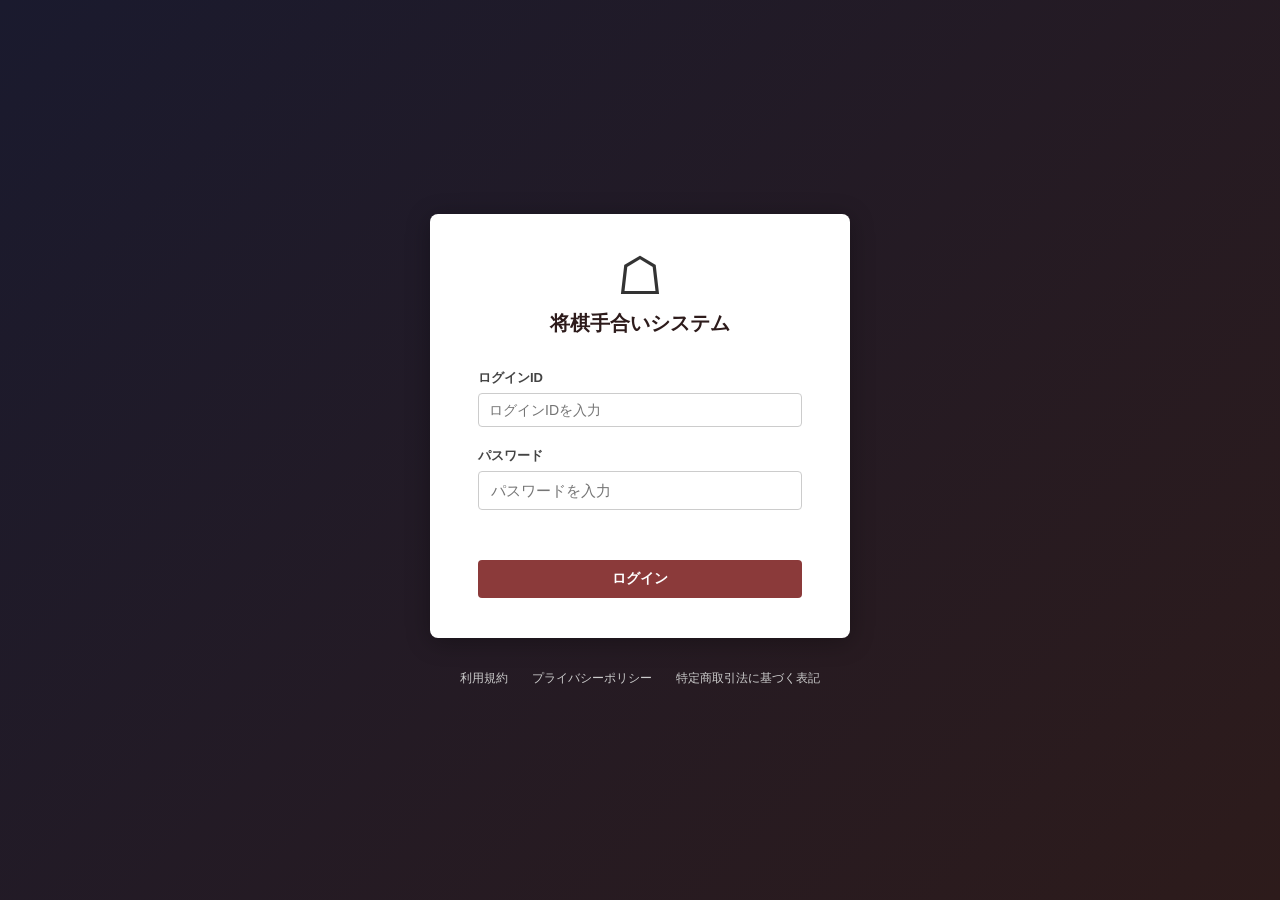
==== dashboard.html @ 419b6762 "初回コミット: 将棋手合いシステム (GitHub Pages対応)" ====
<!DOCTYPE html>
<html lang="ja">
<head>
  <meta charset="UTF-8">
  <meta name="viewport" content="width=device-width, initial-scale=1.0">
  <title>ダッシュボード | 将棋手合いシステム</title>
  <link rel="stylesheet" href="css/style.css">
</head>
<body>
<div class="app-wrapper">
  <!-- サイドバー -->
  <aside class="sidebar">
    <div class="sidebar-logo">
      <div class="logo-icon">&#9750;</div>
      <h2>将棋手合いシステム</h2>
    </div>
    <nav class="sidebar-nav">
      <a href="dashboard.html" class="active"><span class="nav-icon">&#128200;</span><span>ダッシュボード</span></a>
      <a href="matches.html"><span class="nav-icon">&#9822;</span><span>対局管理</span></a>
      <a href="players.html"><span class="nav-icon">&#128100;</span><span>棋士管理</span></a>
    </nav>
    <div class="sidebar-footer">
      <a href="#" id="logoutBtn">ログアウト</a>
    </div>
  </aside>

  <!-- メインコンテンツ -->
  <div class="main-content">
    <header class="topbar">
      <div class="topbar-title">ダッシュボード</div>
      <div class="topbar-user">
        <span id="currentUser"></span> さん
      </div>
    </header>

    <main class="page-body">
      <!-- 統計カード -->
      <div class="stats-grid">
        <div class="stat-card">
          <div class="stat-number" id="statPlayers">0</div>
          <div class="stat-label">登録棋士数</div>
        </div>
        <div class="stat-card">
          <div class="stat-number" id="statMatches">0</div>
          <div class="stat-label">総対局数</div>
        </div>
        <div class="stat-card">
          <div class="stat-number" id="statDone">0</div>
          <div class="stat-label">終了対局</div>
        </div>
        <div class="stat-card">
          <div class="stat-number" id="statPending">0</div>
          <div class="stat-label">未了対局</div>
        </div>
      </div>

      <!-- 直近の対局 -->
      <div class="card">
        <div class="section-header">
          <div class="card-title" style="margin:0;border:none;padding:0">直近の対局</div>
          <a href="matches.html" class="btn btn-outline btn-sm">全て見る</a>
        </div>
        <div class="table-wrapper" style="margin-top:16px">
          <table>
            <thead>
              <tr>
                <th>日付</th>
                <th>ラウンド</th>
                <th>先手</th>
                <th>後手</th>
                <th>結果</th>
                <th>状態</th>
              </tr>
            </thead>
            <tbody id="recentMatchesBody">
              <tr><td colspan="6" style="text-align:center;padding:24px;color:#999">データなし</td></tr>
            </tbody>
          </table>
        </div>
      </div>

      <!-- 棋士ランキング -->
      <div class="card">
        <div class="card-title">棋士成績ランキング</div>
        <div class="table-wrapper">
          <table>
            <thead>
              <tr><th>順位</th><th>棋士名</th><th>段位</th><th>勝</th><th>負</th><th>引分</th><th>勝率</th></tr>
            </thead>
            <tbody id="rankingBody">
              <tr><td colspan="7" style="text-align:center;padding:24px;color:#999">データなし</td></tr>
            </tbody>
          </table>
        </div>
      </div>
    </main>
  </div>
</div>

<script src="js/auth.js" type="module"></script>
<script src="js/data.js"></script>
<script>
  // 認証チェック
  if (sessionStorage.getItem('loggedIn') !== '1') { location.href = 'index.html'; }
  document.getElementById('currentUser').textContent = sessionStorage.getItem('userId') || '';
  document.getElementById('logoutBtn').addEventListener('click', e => {
    e.preventDefault();
    sessionStorage.clear();
    location.href = 'index.html';
  });

  DB.initSampleData();

  function resultLabel(r) {
    if (r === 'black') return '<span class="badge badge-black">先手勝</span>';
    if (r === 'white') return '<span class="badge badge-white">後手勝</span>';
    if (r === 'draw')  return '<span class="badge badge-draw">引分</span>';
    return '<span class="badge badge-pending">未了</span>';
  }

  function statusLabel(s) {
    return s === 'done'
      ? '<span class="badge badge-done">終了</span>'
      : '<span class="badge badge-pending">未了</span>';
  }

  function playerName(id) {
    const p = DB.getPlayers().find(x => x.id === id);
    return p ? p.name : '―';
  }

  function renderDashboard() {
    const players = DB.getPlayers();
    const matches = DB.getMatches();
    const done = matches.filter(m => m.status === 'done');
    const pending = matches.filter(m => m.status !== 'done');

    document.getElementById('statPlayers').textContent = players.length;
    document.getElementById('statMatches').textContent = matches.length;
    document.getElementById('statDone').textContent = done.length;
    document.getElementById('statPending').textContent = pending.length;

    // 直近5件
    const recent = [...matches].sort((a, b) => new Date(b.createdAt) - new Date(a.createdAt)).slice(0, 5);
    const tbody = document.getElementById('recentMatchesBody');
    if (recent.length === 0) {
      tbody.innerHTML = '<tr><td colspan="6" style="text-align:center;padding:24px;color:#999">対局データなし</td></tr>';
    } else {
      tbody.innerHTML = recent.map(m => `
        <tr>
          <td>${m.date}</td>
          <td>${m.round || '―'}</td>
          <td>${playerName(m.blackId)}</td>
          <td>${playerName(m.whiteId)}</td>
          <td>${resultLabel(m.result)}</td>
          <td>${statusLabel(m.status)}</td>
        </tr>`).join('');
    }

    // ランキング
    const stats = {};
    players.forEach(p => { stats[p.id] = { wins: 0, losses: 0, draws: 0 }; });
    matches.filter(m => m.status === 'done').forEach(m => {
      if (!stats[m.blackId]) stats[m.blackId] = { wins: 0, losses: 0, draws: 0 };
      if (!stats[m.whiteId]) stats[m.whiteId] = { wins: 0, losses: 0, draws: 0 };
      if (m.result === 'black') { stats[m.blackId].wins++; stats[m.whiteId].losses++; }
      else if (m.result === 'white') { stats[m.whiteId].wins++; stats[m.blackId].losses++; }
      else if (m.result === 'draw') { stats[m.blackId].draws++; stats[m.whiteId].draws++; }
    });

    const ranked = players.map(p => {
      const s = stats[p.id] || { wins: 0, losses: 0, draws: 0 };
      const total = s.wins + s.losses + s.draws;
      const rate = total > 0 ? (s.wins / total * 100).toFixed(1) : '―';
      return { ...p, ...s, rate };
    }).sort((a, b) => {
      const ra = typeof a.rate === 'string' ? -1 : parseFloat(a.rate);
      const rb = typeof b.rate === 'string' ? -1 : parseFloat(b.rate);
      return rb - ra;
    });

    const rbody = document.getElementById('rankingBody');
    if (ranked.length === 0) {
      rbody.innerHTML = '<tr><td colspan="7" style="text-align:center;padding:24px;color:#999">棋士データなし</td></tr>';
    } else {
      rbody.innerHTML = ranked.map((p, i) => `
        <tr>
          <td>${i + 1}</td>
          <td>${p.name}</td>
          <td>${p.kyu || '―'}</td>
          <td>${p.wins}</td>
          <td>${p.losses}</td>
          <td>${p.draws}</td>
          <td>${p.rate !== '―' ? p.rate + '%' : '―'}</td>
        </tr>`).join('');
    }
  }

  renderDashboard();
</script>
</body>
</html>
---- css/style.css ----
/* ==================== Reset & Base ==================== */
*, *::before, *::after { box-sizing: border-box; margin: 0; padding: 0; }

body {
  font-family: "Hiragino Kaku Gothic ProN", "Meiryo", sans-serif;
  background: #f5f5f5;
  color: #333;
  min-height: 100vh;
}

a { color: #8b3a3a; text-decoration: none; }
a:hover { text-decoration: underline; }

/* ==================== Login ==================== */
.login-page {
  display: flex;
  flex-direction: column;
  align-items: center;
  justify-content: center;
  min-height: 100vh;
  background: linear-gradient(135deg, #1a1a2e 0%, #2d1b1b 100%);
}

.login-container {
  background: #fff;
  border-radius: 8px;
  padding: 40px 48px;
  width: 100%;
  max-width: 420px;
  box-shadow: 0 4px 24px rgba(0,0,0,0.3);
}

.login-logo {
  text-align: center;
  margin-bottom: 32px;
}

.logo-icon {
  font-size: 48px;
  line-height: 1;
  margin-bottom: 8px;
}

.login-logo h1 {
  font-size: 20px;
  font-weight: bold;
  color: #2d1b1b;
}

.login-form .form-group {
  margin-bottom: 20px;
}

.login-form label {
  display: block;
  font-size: 14px;
  font-weight: bold;
  margin-bottom: 6px;
  color: #444;
}

.login-form input[type="text"],
.login-form input[type="password"] {
  width: 100%;
  padding: 10px 12px;
  border: 1px solid #ccc;
  border-radius: 4px;
  font-size: 15px;
  transition: border-color 0.2s;
}

.login-form input:focus {
  outline: none;
  border-color: #8b3a3a;
  box-shadow: 0 0 0 2px rgba(139,58,58,0.15);
}

.form-error {
  color: #c0392b;
  font-size: 13px;
  margin-bottom: 12px;
  min-height: 18px;
}

.site-footer {
  margin-top: 32px;
  display: flex;
  gap: 24px;
  font-size: 12px;
}

.site-footer a { color: #ccc; }
.site-footer a:hover { color: #fff; }

/* ==================== Buttons ==================== */
.btn {
  display: inline-flex;
  align-items: center;
  justify-content: center;
  gap: 6px;
  padding: 10px 20px;
  border: none;
  border-radius: 4px;
  font-size: 14px;
  font-weight: bold;
  cursor: pointer;
  transition: background 0.2s, opacity 0.2s;
}

.btn-primary { background: #8b3a3a; color: #fff; }
.btn-primary:hover { background: #a04444; }
.btn-secondary { background: #555; color: #fff; }
.btn-secondary:hover { background: #444; }
.btn-success { background: #2e7d32; color: #fff; }
.btn-success:hover { background: #388e3c; }
.btn-danger { background: #c0392b; color: #fff; }
.btn-danger:hover { background: #d44; }
.btn-outline { background: transparent; border: 1px solid #8b3a3a; color: #8b3a3a; }
.btn-outline:hover { background: #8b3a3a; color: #fff; }
.btn-sm { padding: 6px 12px; font-size: 13px; }
.btn-full { width: 100%; }

/* ==================== App Layout ==================== */
.app-wrapper { display: flex; min-height: 100vh; }

.sidebar {
  width: 220px;
  min-width: 220px;
  background: #2d1b1b;
  color: #fff;
  display: flex;
  flex-direction: column;
  position: fixed;
  top: 0; left: 0; bottom: 0;
  z-index: 100;
}

.sidebar-logo {
  padding: 24px 20px 20px;
  border-bottom: 1px solid rgba(255,255,255,0.1);
  text-align: center;
}

.sidebar-logo .logo-icon { font-size: 32px; }
.sidebar-logo h2 { font-size: 14px; margin-top: 4px; line-height: 1.4; }

.sidebar-nav { flex: 1; padding: 16px 0; }

.sidebar-nav a {
  display: flex;
  align-items: center;
  gap: 10px;
  padding: 12px 20px;
  color: rgba(255,255,255,0.8);
  font-size: 14px;
  transition: background 0.15s;
}

.sidebar-nav a:hover,
.sidebar-nav a.active {
  background: rgba(255,255,255,0.1);
  color: #fff;
  text-decoration: none;
}

.sidebar-nav a .nav-icon { font-size: 18px; }

.sidebar-footer {
  padding: 16px 20px;
  border-top: 1px solid rgba(255,255,255,0.1);
  font-size: 13px;
  color: rgba(255,255,255,0.6);
}

.sidebar-footer a { color: rgba(255,255,255,0.6); }
.sidebar-footer a:hover { color: #fff; }

.main-content {
  margin-left: 220px;
  flex: 1;
  display: flex;
  flex-direction: column;
}

.topbar {
  background: #fff;
  border-bottom: 1px solid #ddd;
  padding: 0 32px;
  height: 56px;
  display: flex;
  align-items: center;
  justify-content: space-between;
}

.topbar-title { font-size: 18px; font-weight: bold; color: #2d1b1b; }

.topbar-user {
  display: flex;
  align-items: center;
  gap: 12px;
  font-size: 14px;
}

.page-body { padding: 32px; }

/* ==================== Cards ==================== */
.card {
  background: #fff;
  border-radius: 8px;
  box-shadow: 0 1px 4px rgba(0,0,0,0.1);
  padding: 24px;
  margin-bottom: 24px;
}

.card-title {
  font-size: 16px;
  font-weight: bold;
  color: #2d1b1b;
  margin-bottom: 16px;
  padding-bottom: 12px;
  border-bottom: 2px solid #8b3a3a;
}

/* ==================== Stats Grid ==================== */
.stats-grid {
  display: grid;
  grid-template-columns: repeat(auto-fit, minmax(180px, 1fr));
  gap: 16px;
  margin-bottom: 24px;
}

.stat-card {
  background: #fff;
  border-radius: 8px;
  padding: 20px;
  box-shadow: 0 1px 4px rgba(0,0,0,0.1);
  text-align: center;
  border-left: 4px solid #8b3a3a;
}

.stat-number { font-size: 36px; font-weight: bold; color: #8b3a3a; }
.stat-label { font-size: 13px; color: #666; margin-top: 4px; }

/* ==================== Table ==================== */
.table-wrapper { overflow-x: auto; }

table {
  width: 100%;
  border-collapse: collapse;
  font-size: 14px;
}

thead th {
  background: #2d1b1b;
  color: #fff;
  padding: 10px 14px;
  text-align: left;
  font-weight: bold;
}

tbody tr { border-bottom: 1px solid #eee; }
tbody tr:hover { background: #fdf6f6; }
tbody td { padding: 10px 14px; }

/* ==================== Badges ==================== */
.badge {
  display: inline-block;
  padding: 2px 8px;
  border-radius: 12px;
  font-size: 12px;
  font-weight: bold;
}

.badge-black { background: #333; color: #fff; }
.badge-white { background: #e8e8e8; color: #333; border: 1px solid #ccc; }
.badge-draw { background: #f0a500; color: #fff; }
.badge-pending { background: #1565c0; color: #fff; }
.badge-done { background: #2e7d32; color: #fff; }

/* ==================== Forms ==================== */
.form-row {
  display: grid;
  grid-template-columns: 1fr 1fr;
  gap: 16px;
}

.form-group { margin-bottom: 16px; }

.form-group label {
  display: block;
  font-size: 13px;
  font-weight: bold;
  margin-bottom: 6px;
  color: #444;
}

.form-group input[type="text"],
.form-group input[type="date"],
.form-group input[type="number"],
.form-group select,
.form-group textarea {
  width: 100%;
  padding: 8px 10px;
  border: 1px solid #ccc;
  border-radius: 4px;
  font-size: 14px;
  font-family: inherit;
}

.form-group input:focus,
.form-group select:focus,
.form-group textarea:focus {
  outline: none;
  border-color: #8b3a3a;
  box-shadow: 0 0 0 2px rgba(139,58,58,0.15);
}

.form-actions {
  display: flex;
  gap: 10px;
  justify-content: flex-end;
  margin-top: 8px;
}

/* ==================== Modal ==================== */
.modal-overlay {
  display: none;
  position: fixed;
  inset: 0;
  background: rgba(0,0,0,0.5);
  z-index: 200;
  align-items: center;
  justify-content: center;
}

.modal-overlay.open { display: flex; }

.modal {
  background: #fff;
  border-radius: 8px;
  padding: 32px;
  width: 100%;
  max-width: 540px;
  max-height: 90vh;
  overflow-y: auto;
  box-shadow: 0 8px 32px rgba(0,0,0,0.3);
}

.modal-title {
  font-size: 18px;
  font-weight: bold;
  color: #2d1b1b;
  margin-bottom: 24px;
  padding-bottom: 12px;
  border-bottom: 2px solid #8b3a3a;
}

/* ==================== Section header ==================== */
.section-header {
  display: flex;
  align-items: center;
  justify-content: space-between;
  margin-bottom: 16px;
}

.section-header h2 { font-size: 18px; color: #2d1b1b; }

/* ==================== Empty state ==================== */
.empty-state {
  text-align: center;
  padding: 48px 24px;
  color: #999;
}

.empty-state .empty-icon { font-size: 48px; margin-bottom: 12px; }

/* ==================== Responsive ==================== */
@media (max-width: 768px) {
  .sidebar { width: 60px; min-width: 60px; }
  .sidebar-logo h2,
  .sidebar-nav a span:not(.nav-icon),
  .sidebar-footer { display: none; }
  .sidebar-logo { padding: 16px 8px; }
  .sidebar-nav a { justify-content: center; padding: 14px; }
  .main-content { margin-left: 60px; }
  .form-row { grid-template-columns: 1fr; }
  .page-body { padding: 16px; }
}
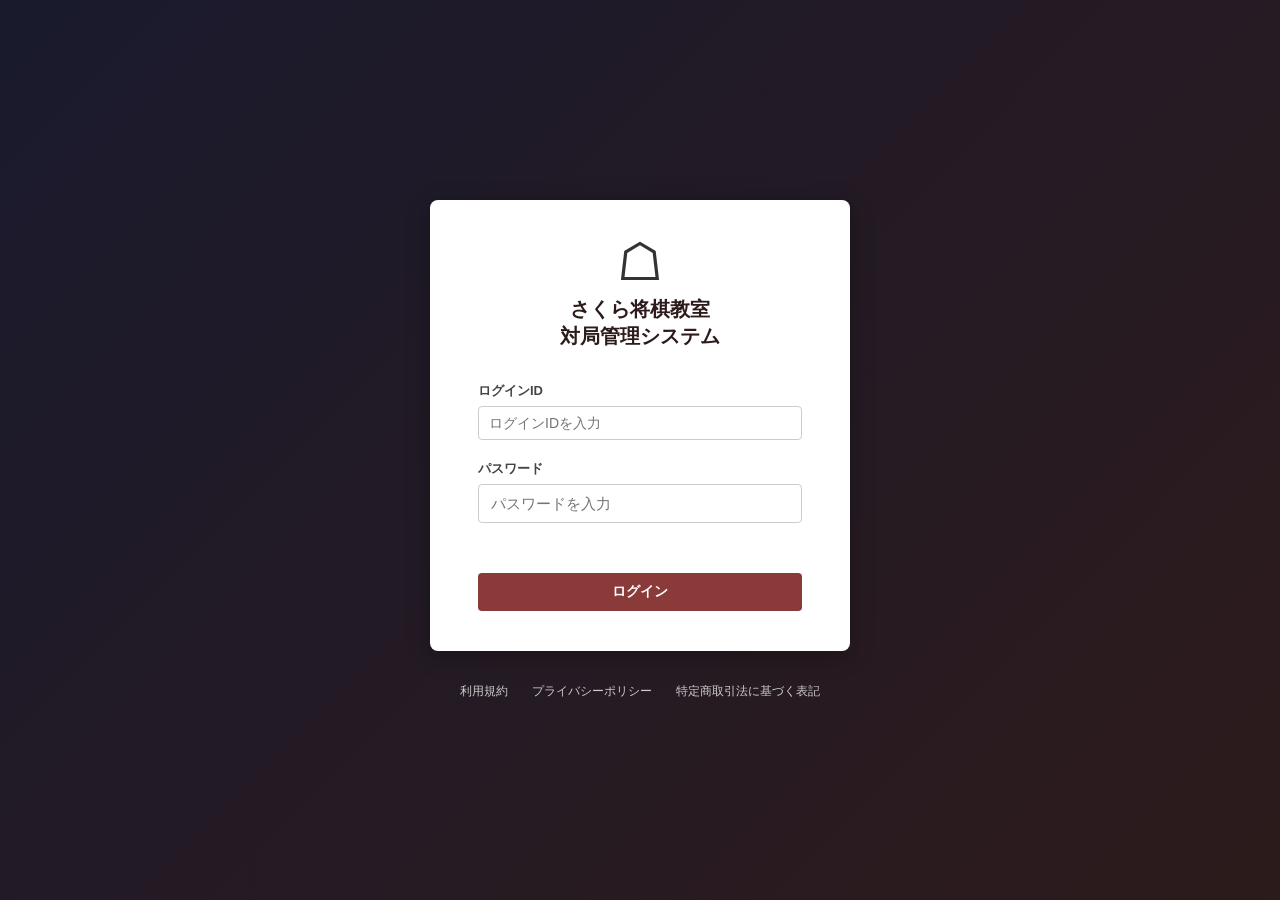
==== commit 1daac8c0: "実データ反映: さくら将棋教室30名・手合い機能追加・システム名更新" ====
--- a/dashboard.html
+++ b/dashboard.html
@@ -3,7 +3,7 @@
 <head>
   <meta charset="UTF-8">
   <meta name="viewport" content="width=device-width, initial-scale=1.0">
-  <title>ダッシュボード | 将棋手合いシステム</title>
+  <title>ダッシュボード | さくら将棋教室 対局管理システム</title>
   <link rel="stylesheet" href="css/style.css">
 </head>
 <body>
@@ -12,12 +12,13 @@
   <aside class="sidebar">
     <div class="sidebar-logo">
       <div class="logo-icon">&#9750;</div>
-      <h2>将棋手合いシステム</h2>
+      <h2>さくら将棋教室 対局管理システム</h2>
     </div>
     <nav class="sidebar-nav">
       <a href="dashboard.html" class="active"><span class="nav-icon">&#128200;</span><span>ダッシュボード</span></a>
-      <a href="matches.html"><span class="nav-icon">&#9822;</span><span>対局管理</span></a>
-      <a href="players.html"><span class="nav-icon">&#128100;</span><span>棋士管理</span></a>
+      <a href="teai.html"><span class="nav-icon">&#9822;</span><span>受付／手合い</span></a>
+      <a href="matches.html"><span class="nav-icon">&#128196;</span><span>対局管理</span></a>
+      <a href="players.html"><span class="nav-icon">&#128100;</span><span>名簿管理</span></a>
     </nav>
     <div class="sidebar-footer">
       <a href="#" id="logoutBtn">ログアウト</a>
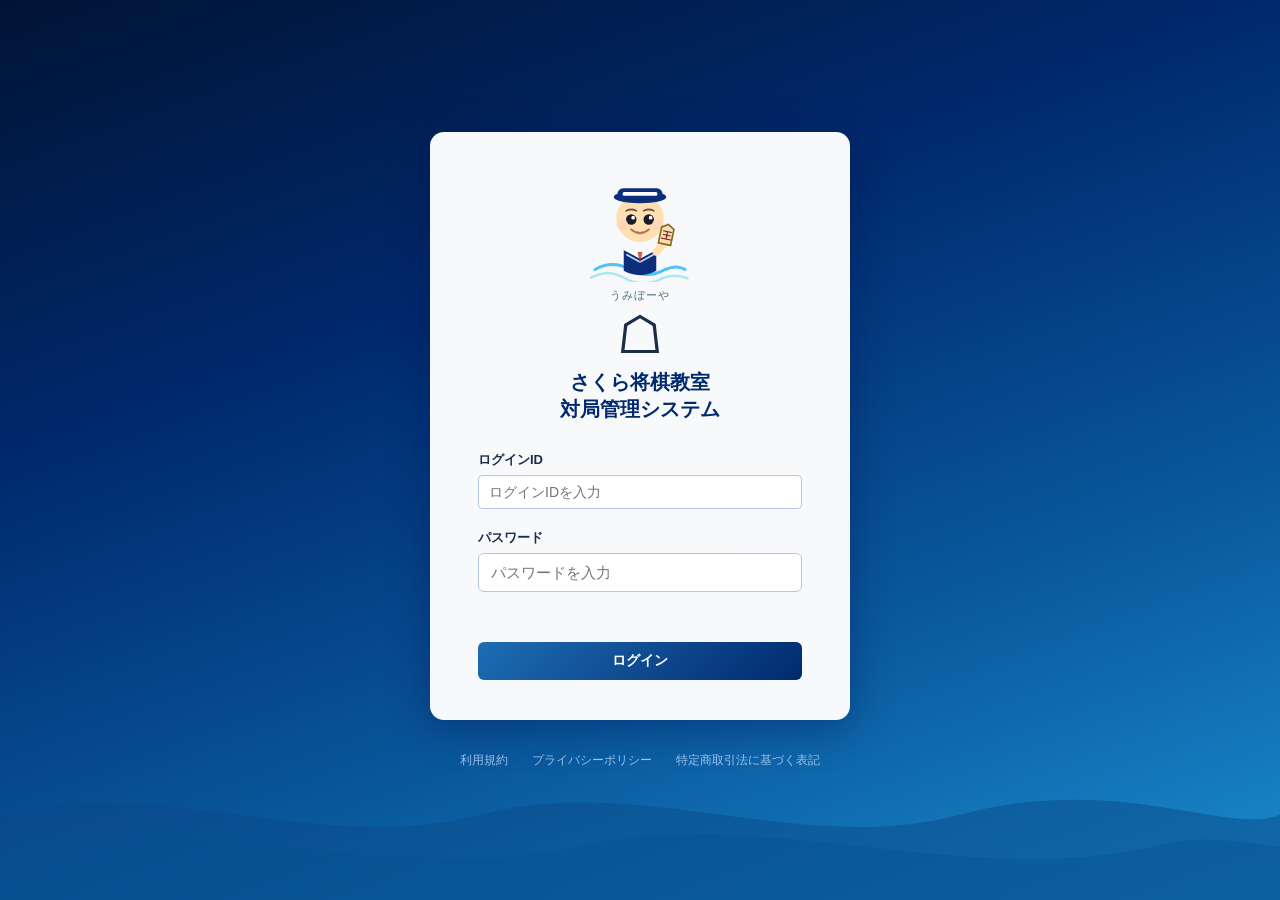
==== commit 67f0158f: "デザイン刷新: サムライブルー海テーマ・うみぼーやマスコット・勝敗データリセット" ====
--- a/dashboard.html
+++ b/dashboard.html
@@ -14,6 +14,35 @@
       <div class="logo-icon">&#9750;</div>
       <h2>さくら将棋教室 対局管理システム</h2>
     </div>
+    <div class="sidebar-mascot">
+      <svg width="78" height="86" viewBox="0 0 80 88" xmlns="http://www.w3.org/2000/svg">
+        <path d="M4,78 Q18,70 32,78 Q46,86 60,78 Q70,74 76,78" stroke="#4fc3f7" stroke-width="2.5" fill="none" stroke-linecap="round"/>
+        <path d="M0,85 Q14,77 28,85 Q42,93 58,85 Q68,81 78,85" stroke="#90e0ef" stroke-width="2" fill="none" stroke-linecap="round" opacity="0.7"/>
+        <path d="M27,61 L40,69 L53,61 L53,79 Q40,86 27,79 Z" fill="#0d2e7a"/>
+        <path d="M27,61 L40,68 L53,61" stroke="#fff" stroke-width="2.5" fill="none"/>
+        <path d="M29,66 L40,72 L51,66" stroke="#b8d4ff" stroke-width="1.5" fill="none"/>
+        <path d="M38,64 L40,73 L42,64" fill="#cc2200" opacity="0.75"/>
+        <circle cx="40" cy="37" r="19" fill="#ffe0b2"/>
+        <ellipse cx="40" cy="20" rx="21" ry="5" fill="#0d2e7a"/>
+        <rect x="22" y="13" width="36" height="9" rx="4.5" fill="#0d2e7a"/>
+        <rect x="26" y="16" width="28" height="3" rx="1.5" fill="#ffffff"/>
+        <circle cx="33" cy="38" r="4.2" fill="#1a1a2e"/>
+        <circle cx="47" cy="38" r="4.2" fill="#1a1a2e"/>
+        <circle cx="34.5" cy="36.5" r="1.5" fill="#fff"/>
+        <circle cx="48.5" cy="36.5" r="1.5" fill="#fff"/>
+        <path d="M29,31 Q33,29 37,31" stroke="#795548" stroke-width="1.4" fill="none" stroke-linecap="round"/>
+        <path d="M43,31 Q47,29 51,31" stroke="#795548" stroke-width="1.4" fill="none" stroke-linecap="round"/>
+        <path d="M33,46 Q40,52 47,46" stroke="#bf7550" stroke-width="1.8" fill="none" stroke-linecap="round"/>
+        <circle cx="26" cy="42" r="4.5" fill="#ffccbc" opacity="0.5"/>
+        <circle cx="54" cy="42" r="4.5" fill="#ffccbc" opacity="0.5"/>
+        <line x1="53" y1="64" x2="63" y2="53" stroke="#ffe0b2" stroke-width="6" stroke-linecap="round"/>
+        <g transform="translate(58,41) rotate(12)">
+          <polygon points="5,0 10,3 10,16 0,16 0,3" fill="#f5deb3" stroke="#8b6914" stroke-width="1.3"/>
+          <text x="5" y="12" font-size="8" text-anchor="middle" fill="#7a1a1a" font-weight="bold" font-family="serif">王</text>
+        </g>
+      </svg>
+      <div style="font-size:10px;color:rgba(180,220,255,0.7);margin-top:2px;letter-spacing:1px">うみぼーや</div>
+    </div>
     <nav class="sidebar-nav">
       <a href="dashboard.html" class="active"><span class="nav-icon">&#128200;</span><span>ダッシュボード</span></a>
       <a href="teai.html"><span class="nav-icon">&#9822;</span><span>受付／手合い</span></a>
--- a/css/style.css
+++ b/css/style.css
@@ -1,14 +1,14 @@
-/* ==================== Reset & Base ==================== */
+/* ==================== Samurai Blue Ocean Theme ==================== */
 *, *::before, *::after { box-sizing: border-box; margin: 0; padding: 0; }
 
 body {
   font-family: "Hiragino Kaku Gothic ProN", "Meiryo", sans-serif;
-  background: #f5f5f5;
-  color: #333;
+  background: #e8f4ff;
+  color: #1a2e4a;
   min-height: 100vh;
 }
 
-a { color: #8b3a3a; text-decoration: none; }
+a { color: #1565c0; text-decoration: none; }
 a:hover { text-decoration: underline; }
 
 /* ==================== Login ==================== */
@@ -18,21 +18,34 @@
   align-items: center;
   justify-content: center;
   min-height: 100vh;
-  background: linear-gradient(135deg, #1a1a2e 0%, #2d1b1b 100%);
+  background: linear-gradient(160deg, #001435 0%, #002a6e 35%, #0a5a9e 70%, #1a8ccc 100%);
+  position: relative;
+  overflow: hidden;
+}
+
+.login-page::before {
+  content: '';
+  position: absolute;
+  bottom: 0; left: 0; right: 0;
+  height: 160px;
+  background: url("data:image/svg+xml,%3Csvg xmlns='http://www.w3.org/2000/svg' viewBox='0 0 1200 160'%3E%3Cpath d='M0,80 C150,40 300,120 450,80 C600,40 750,120 900,80 C1050,40 1150,100 1200,80 L1200,160 L0,160 Z' fill='%230a4a8a' opacity='0.5'/%3E%3Cpath d='M0,110 C180,70 360,150 540,110 C720,70 900,150 1080,110 C1130,96 1170,108 1200,110 L1200,160 L0,160 Z' fill='%23065090' opacity='0.4'/%3E%3C/svg%3E") no-repeat bottom;
+  background-size: cover;
 }
 
 .login-container {
-  background: #fff;
-  border-radius: 8px;
+  background: rgba(255,255,255,0.97);
+  border-radius: 14px;
   padding: 40px 48px;
   width: 100%;
   max-width: 420px;
-  box-shadow: 0 4px 24px rgba(0,0,0,0.3);
+  box-shadow: 0 8px 40px rgba(0,20,80,0.4);
+  position: relative;
+  z-index: 1;
 }
 
 .login-logo {
   text-align: center;
-  margin-bottom: 32px;
+  margin-bottom: 28px;
 }
 
 .logo-icon {
@@ -44,7 +57,7 @@
 .login-logo h1 {
   font-size: 20px;
   font-weight: bold;
-  color: #2d1b1b;
+  color: #012a6e;
 }
 
 .login-form .form-group {
@@ -56,23 +69,23 @@
   font-size: 14px;
   font-weight: bold;
   margin-bottom: 6px;
-  color: #444;
+  color: #1a2e4a;
 }
 
 .login-form input[type="text"],
 .login-form input[type="password"] {
   width: 100%;
   padding: 10px 12px;
-  border: 1px solid #ccc;
-  border-radius: 4px;
+  border: 1px solid #b0c8e8;
+  border-radius: 6px;
   font-size: 15px;
   transition: border-color 0.2s;
 }
 
 .login-form input:focus {
   outline: none;
-  border-color: #8b3a3a;
-  box-shadow: 0 0 0 2px rgba(139,58,58,0.15);
+  border-color: #1565c0;
+  box-shadow: 0 0 0 3px rgba(21,101,192,0.15);
 }
 
 .form-error {
@@ -87,9 +100,11 @@
   display: flex;
   gap: 24px;
   font-size: 12px;
-}
-
-.site-footer a { color: #ccc; }
+  position: relative;
+  z-index: 1;
+}
+
+.site-footer a { color: rgba(190,220,255,0.8); }
 .site-footer a:hover { color: #fff; }
 
 /* ==================== Buttons ==================== */
@@ -100,23 +115,24 @@
   gap: 6px;
   padding: 10px 20px;
   border: none;
-  border-radius: 4px;
+  border-radius: 6px;
   font-size: 14px;
   font-weight: bold;
   cursor: pointer;
-  transition: background 0.2s, opacity 0.2s;
-}
-
-.btn-primary { background: #8b3a3a; color: #fff; }
-.btn-primary:hover { background: #a04444; }
-.btn-secondary { background: #555; color: #fff; }
-.btn-secondary:hover { background: #444; }
-.btn-success { background: #2e7d32; color: #fff; }
+  transition: background 0.2s, opacity 0.2s, transform 0.1s;
+}
+.btn:active { transform: translateY(1px); }
+
+.btn-primary { background: linear-gradient(135deg, #1e6db5, #012a6e); color: #fff; }
+.btn-primary:hover { background: linear-gradient(135deg, #2a80cc, #01408a); }
+.btn-secondary { background: #546e7a; color: #fff; }
+.btn-secondary:hover { background: #455a64; }
+.btn-success { background: linear-gradient(135deg, #2e7d32, #1b5e20); color: #fff; }
 .btn-success:hover { background: #388e3c; }
 .btn-danger { background: #c0392b; color: #fff; }
 .btn-danger:hover { background: #d44; }
-.btn-outline { background: transparent; border: 1px solid #8b3a3a; color: #8b3a3a; }
-.btn-outline:hover { background: #8b3a3a; color: #fff; }
+.btn-outline { background: transparent; border: 1.5px solid #1565c0; color: #1565c0; }
+.btn-outline:hover { background: #1565c0; color: #fff; }
 .btn-sm { padding: 6px 12px; font-size: 13px; }
 .btn-full { width: 100%; }
 
@@ -126,53 +142,76 @@
 .sidebar {
   width: 220px;
   min-width: 220px;
-  background: #2d1b1b;
+  background: linear-gradient(180deg, #001435 0%, #012a6e 55%, #013a85 100%);
   color: #fff;
   display: flex;
   flex-direction: column;
   position: fixed;
   top: 0; left: 0; bottom: 0;
   z-index: 100;
+  box-shadow: 3px 0 20px rgba(0,15,60,0.4);
+  overflow: hidden;
+}
+
+/* Wave deco at sidebar bottom */
+.sidebar::after {
+  content: '';
+  position: absolute;
+  bottom: 44px; left: 0; right: 0;
+  height: 44px;
+  background: url("data:image/svg+xml,%3Csvg xmlns='http://www.w3.org/2000/svg' viewBox='0 0 220 44'%3E%3Cpath d='M0,22 C36,6 72,38 110,22 C148,6 184,38 220,22 L220,44 L0,44 Z' fill='%230a50a0' opacity='0.45'/%3E%3Cpath d='M0,30 C30,14 70,46 110,30 C150,14 190,46 220,30 L220,44 L0,44 Z' fill='%230060b8' opacity='0.3'/%3E%3C/svg%3E") no-repeat bottom;
+  pointer-events: none;
 }
 
 .sidebar-logo {
-  padding: 24px 20px 20px;
-  border-bottom: 1px solid rgba(255,255,255,0.1);
+  padding: 20px 16px 14px;
+  border-bottom: 1px solid rgba(100,170,255,0.15);
   text-align: center;
 }
 
-.sidebar-logo .logo-icon { font-size: 32px; }
-.sidebar-logo h2 { font-size: 14px; margin-top: 4px; line-height: 1.4; }
-
-.sidebar-nav { flex: 1; padding: 16px 0; }
+.sidebar-logo .logo-icon { font-size: 28px; }
+.sidebar-logo h2 { font-size: 13px; margin-top: 4px; line-height: 1.4; color: #b8d8ff; }
+
+/* Mascot */
+.sidebar-mascot {
+  padding: 10px 0 6px;
+  text-align: center;
+  border-bottom: 1px solid rgba(100,170,255,0.1);
+}
+
+.sidebar-nav { flex: 1; padding: 8px 0; overflow-y: auto; }
 
 .sidebar-nav a {
   display: flex;
   align-items: center;
   gap: 10px;
-  padding: 12px 20px;
-  color: rgba(255,255,255,0.8);
+  padding: 11px 20px;
+  color: rgba(180,215,255,0.82);
   font-size: 14px;
-  transition: background 0.15s;
-}
-
-.sidebar-nav a:hover,
+  transition: background 0.15s, color 0.15s;
+}
+
+.sidebar-nav a:hover { background: rgba(100,170,255,0.12); color: #fff; text-decoration: none; }
+
 .sidebar-nav a.active {
-  background: rgba(255,255,255,0.1);
+  background: rgba(79,195,247,0.14);
   color: #fff;
+  border-left: 3px solid #4fc3f7;
   text-decoration: none;
 }
 
 .sidebar-nav a .nav-icon { font-size: 18px; }
 
 .sidebar-footer {
-  padding: 16px 20px;
-  border-top: 1px solid rgba(255,255,255,0.1);
+  padding: 13px 20px;
+  border-top: 1px solid rgba(100,170,255,0.1);
   font-size: 13px;
-  color: rgba(255,255,255,0.6);
-}
-
-.sidebar-footer a { color: rgba(255,255,255,0.6); }
+  color: rgba(180,215,255,0.6);
+  position: relative;
+  z-index: 1;
+}
+
+.sidebar-footer a { color: rgba(180,215,255,0.6); }
 .sidebar-footer a:hover { color: #fff; }
 
 .main-content {
@@ -183,42 +222,45 @@
 }
 
 .topbar {
-  background: #fff;
-  border-bottom: 1px solid #ddd;
+  background: linear-gradient(135deg, #1565c0 0%, #0d47a1 100%);
+  border-bottom: none;
   padding: 0 32px;
   height: 56px;
   display: flex;
   align-items: center;
   justify-content: space-between;
-}
-
-.topbar-title { font-size: 18px; font-weight: bold; color: #2d1b1b; }
+  box-shadow: 0 2px 10px rgba(0,30,100,0.25);
+}
+
+.topbar-title { font-size: 18px; font-weight: bold; color: #fff; }
 
 .topbar-user {
   display: flex;
   align-items: center;
   gap: 12px;
   font-size: 14px;
-}
-
-.page-body { padding: 32px; }
+  color: rgba(200,225,255,0.9);
+}
+
+.page-body { padding: 28px 32px; }
 
 /* ==================== Cards ==================== */
 .card {
   background: #fff;
-  border-radius: 8px;
-  box-shadow: 0 1px 4px rgba(0,0,0,0.1);
+  border-radius: 10px;
+  box-shadow: 0 2px 10px rgba(0,30,100,0.08);
   padding: 24px;
   margin-bottom: 24px;
+  border-top: 3px solid #1565c0;
 }
 
 .card-title {
   font-size: 16px;
   font-weight: bold;
-  color: #2d1b1b;
+  color: #012a6e;
   margin-bottom: 16px;
   padding-bottom: 12px;
-  border-bottom: 2px solid #8b3a3a;
+  border-bottom: 2px solid #4fc3f7;
 }
 
 /* ==================== Stats Grid ==================== */
@@ -230,36 +272,32 @@
 }
 
 .stat-card {
-  background: #fff;
-  border-radius: 8px;
+  background: linear-gradient(135deg, #fff 0%, #f0f8ff 100%);
+  border-radius: 10px;
   padding: 20px;
-  box-shadow: 0 1px 4px rgba(0,0,0,0.1);
+  box-shadow: 0 2px 8px rgba(0,30,100,0.08);
   text-align: center;
-  border-left: 4px solid #8b3a3a;
-}
-
-.stat-number { font-size: 36px; font-weight: bold; color: #8b3a3a; }
-.stat-label { font-size: 13px; color: #666; margin-top: 4px; }
+  border-left: 4px solid #1565c0;
+}
+
+.stat-number { font-size: 36px; font-weight: bold; color: #1565c0; }
+.stat-label { font-size: 13px; color: #546e7a; margin-top: 4px; }
 
 /* ==================== Table ==================== */
 .table-wrapper { overflow-x: auto; }
 
-table {
-  width: 100%;
-  border-collapse: collapse;
-  font-size: 14px;
-}
+table { width: 100%; border-collapse: collapse; font-size: 14px; }
 
 thead th {
-  background: #2d1b1b;
+  background: linear-gradient(135deg, #1565c0, #0d47a1);
   color: #fff;
   padding: 10px 14px;
   text-align: left;
   font-weight: bold;
 }
 
-tbody tr { border-bottom: 1px solid #eee; }
-tbody tr:hover { background: #fdf6f6; }
+tbody tr { border-bottom: 1px solid #deeaff; }
+tbody tr:hover { background: #f0f7ff; }
 tbody td { padding: 10px 14px; }
 
 /* ==================== Badges ==================== */
@@ -271,19 +309,14 @@
   font-weight: bold;
 }
 
-.badge-black { background: #333; color: #fff; }
-.badge-white { background: #e8e8e8; color: #333; border: 1px solid #ccc; }
-.badge-draw { background: #f0a500; color: #fff; }
-.badge-pending { background: #1565c0; color: #fff; }
-.badge-done { background: #2e7d32; color: #fff; }
+.badge-black { background: #1a2e4a; color: #fff; }
+.badge-white { background: #e3eeff; color: #1a2e4a; border: 1px solid #9db8e8; }
+.badge-draw  { background: #f0a500; color: #fff; }
+.badge-pending { background: #0288d1; color: #fff; }
+.badge-done    { background: #2e7d32; color: #fff; }
 
 /* ==================== Forms ==================== */
-.form-row {
-  display: grid;
-  grid-template-columns: 1fr 1fr;
-  gap: 16px;
-}
-
+.form-row { display: grid; grid-template-columns: 1fr 1fr; gap: 16px; }
 .form-group { margin-bottom: 16px; }
 
 .form-group label {
@@ -291,7 +324,7 @@
   font-size: 13px;
   font-weight: bold;
   margin-bottom: 6px;
-  color: #444;
+  color: #1a2e4a;
 }
 
 .form-group input[type="text"],
@@ -301,7 +334,7 @@
 .form-group textarea {
   width: 100%;
   padding: 8px 10px;
-  border: 1px solid #ccc;
+  border: 1px solid #b0c8e8;
   border-radius: 4px;
   font-size: 14px;
   font-family: inherit;
@@ -311,48 +344,42 @@
 .form-group select:focus,
 .form-group textarea:focus {
   outline: none;
-  border-color: #8b3a3a;
-  box-shadow: 0 0 0 2px rgba(139,58,58,0.15);
-}
-
-.form-actions {
-  display: flex;
-  gap: 10px;
-  justify-content: flex-end;
-  margin-top: 8px;
-}
+  border-color: #1565c0;
+  box-shadow: 0 0 0 2px rgba(21,101,192,0.15);
+}
+
+.form-actions { display: flex; gap: 10px; justify-content: flex-end; margin-top: 8px; }
 
 /* ==================== Modal ==================== */
 .modal-overlay {
   display: none;
   position: fixed;
   inset: 0;
-  background: rgba(0,0,0,0.5);
+  background: rgba(0,15,60,0.6);
   z-index: 200;
   align-items: center;
   justify-content: center;
 }
-
 .modal-overlay.open { display: flex; }
 
 .modal {
   background: #fff;
-  border-radius: 8px;
+  border-radius: 12px;
   padding: 32px;
   width: 100%;
   max-width: 540px;
   max-height: 90vh;
   overflow-y: auto;
-  box-shadow: 0 8px 32px rgba(0,0,0,0.3);
+  box-shadow: 0 8px 40px rgba(0,20,80,0.35);
 }
 
 .modal-title {
   font-size: 18px;
   font-weight: bold;
-  color: #2d1b1b;
+  color: #012a6e;
   margin-bottom: 24px;
   padding-bottom: 12px;
-  border-bottom: 2px solid #8b3a3a;
+  border-bottom: 2px solid #4fc3f7;
 }
 
 /* ==================== Section header ==================== */
@@ -362,22 +389,17 @@
   justify-content: space-between;
   margin-bottom: 16px;
 }
-
-.section-header h2 { font-size: 18px; color: #2d1b1b; }
+.section-header h2 { font-size: 18px; color: #012a6e; }
 
 /* ==================== Empty state ==================== */
-.empty-state {
-  text-align: center;
-  padding: 48px 24px;
-  color: #999;
-}
-
+.empty-state { text-align: center; padding: 48px 24px; color: #78909c; }
 .empty-state .empty-icon { font-size: 48px; margin-bottom: 12px; }
 
 /* ==================== Responsive ==================== */
 @media (max-width: 768px) {
   .sidebar { width: 60px; min-width: 60px; }
   .sidebar-logo h2,
+  .sidebar-mascot,
   .sidebar-nav a span:not(.nav-icon),
   .sidebar-footer { display: none; }
   .sidebar-logo { padding: 16px 8px; }
